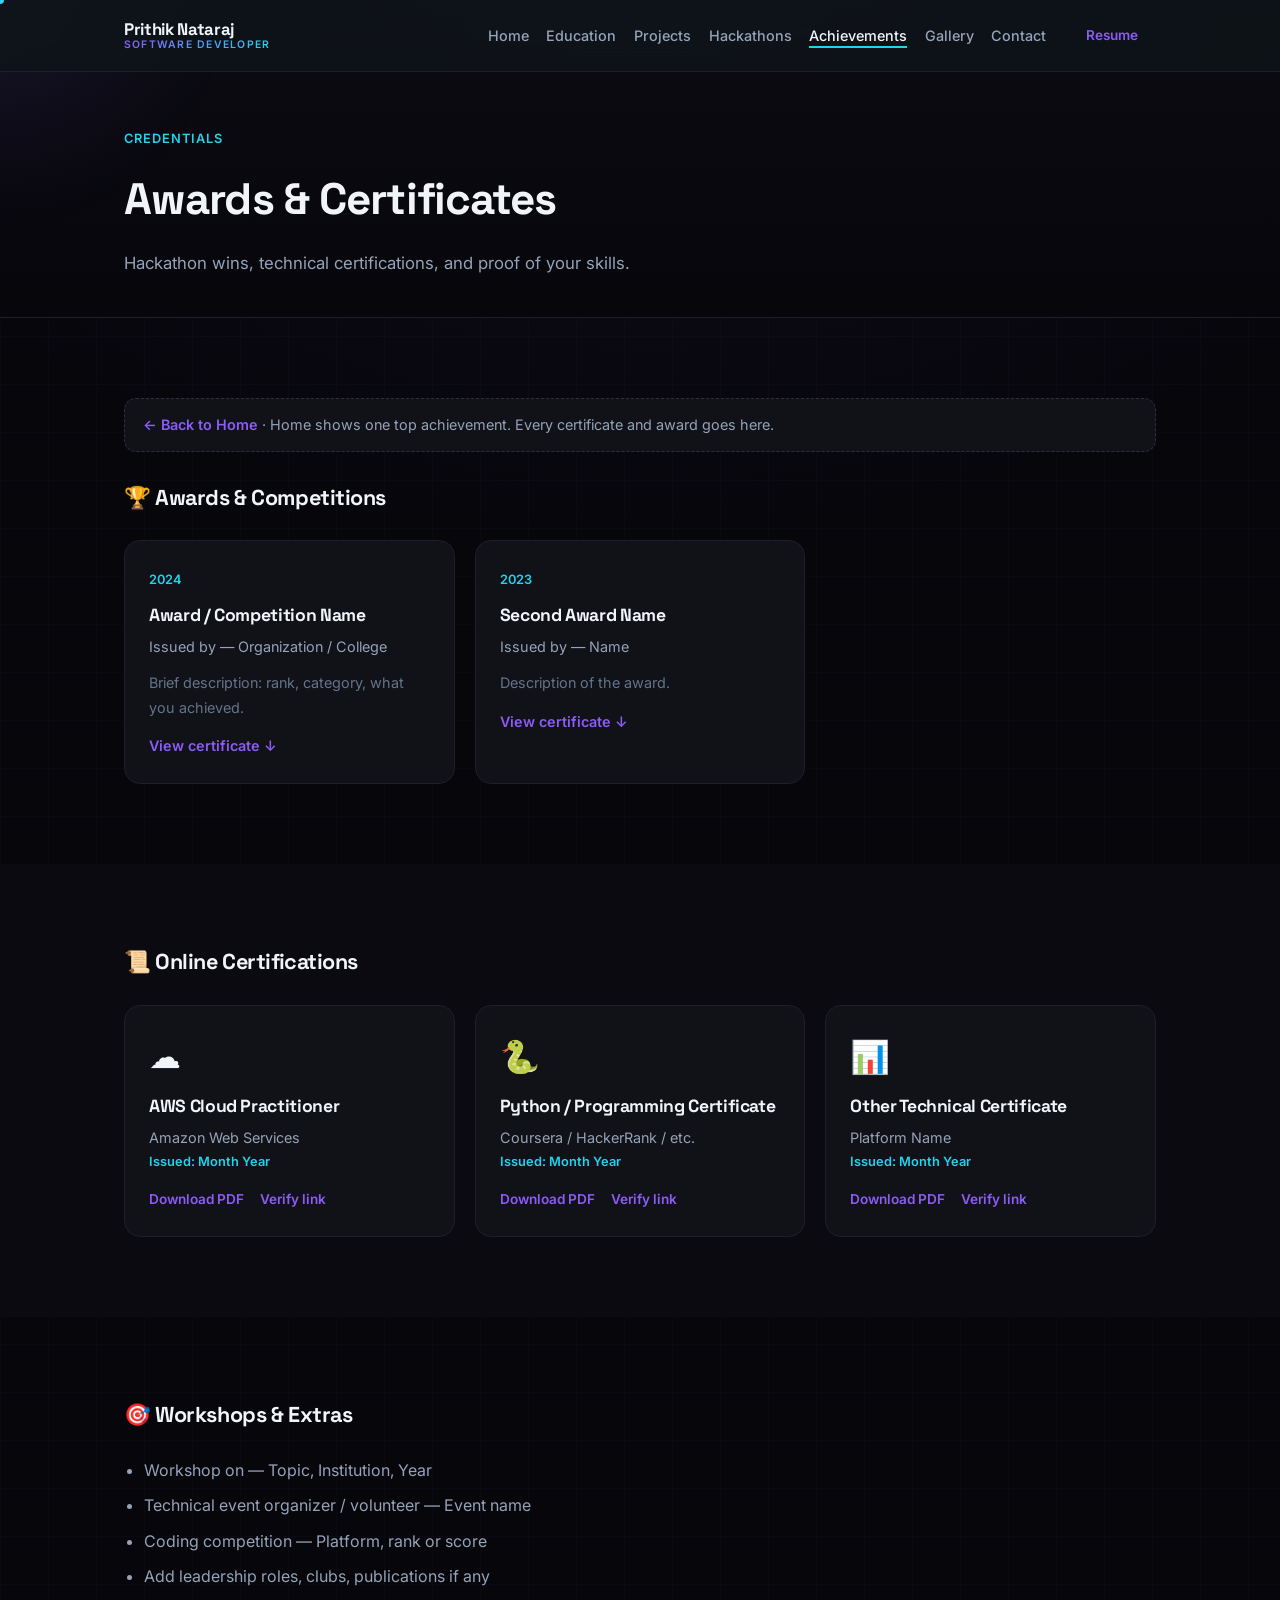
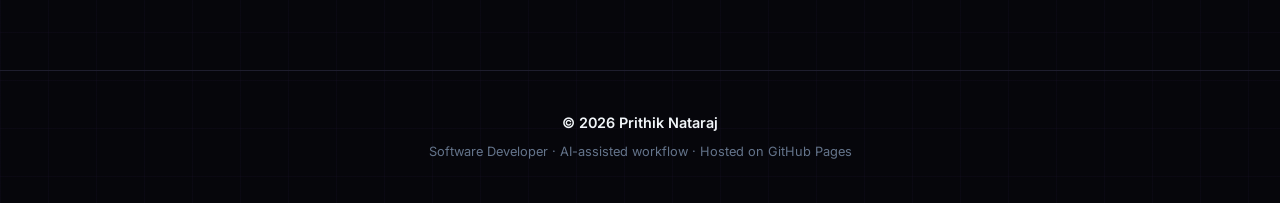
==== achievements.html @ b0742662 "Initial portfolio site with multi-page layout and GitHub Pages workflow. Personal showcase for softw" ====
<!DOCTYPE html>
<html lang="en">
<head>
  <meta charset="UTF-8">
  <meta name="viewport" content="width=device-width, initial-scale=1.0">
  <meta name="description" content="Awards, certifications, and achievements — Prithik Nataraj">
  <title>Achievements | Prithik Nataraj</title>
  <link rel="preconnect" href="https://fonts.googleapis.com">
  <link rel="preconnect" href="https://fonts.gstatic.com" crossorigin>
  <link href="https://fonts.googleapis.com/css2?family=Inter:wght@400;500;600;700&display=swap" rel="stylesheet">
  <link rel="stylesheet" href="css/style.css">
</head>
<body data-page="achievements">

  <div id="site-header"></div>

  <main id="main">
    <section class="page-hero">
      <div class="container reveal">
        <p class="eyebrow">Credentials</p>
        <h1 class="page-hero__title">Awards &amp; Certificates</h1>
        <p class="page-hero__subtitle">Hackathon wins, technical certifications, and proof of your skills.</p>
      </div>
    </section>

    <section class="section">
      <div class="container">
        <p class="page-notice reveal">
          <a href="index.html">← Back to Home</a> · Home shows one top achievement. Every certificate and award goes here.
        </p>
        <h2 class="subsection-title reveal">🏆 Awards &amp; Competitions</h2>
        <div class="award-grid">
          <article class="award-card reveal">
            <time datetime="2024">2024</time>
            <h3 class="award-card__title">Award / Competition Name</h3>
            <p class="award-card__org">Issued by — Organization / College</p>
            <p class="award-card__desc">Brief description: rank, category, what you achieved.</p>
            <a href="assets/certificates/award_1.pdf" class="award-card__link" download>View certificate ↓</a>
          </article>
          <article class="award-card reveal reveal--delay">
            <time datetime="2023">2023</time>
            <h3 class="award-card__title">Second Award Name</h3>
            <p class="award-card__org">Issued by — Name</p>
            <p class="award-card__desc">Description of the award.</p>
            <a href="assets/certificates/award_2.pdf" class="award-card__link" download>View certificate ↓</a>
          </article>
        </div>
      </div>
    </section>

    <section class="section section--alt">
      <div class="container">
        <h2 class="subsection-title reveal">📜 Online Certifications</h2>
        <div class="cert-grid">
          <article class="cert-card reveal">
            <div class="cert-card__icon" aria-hidden="true">☁️</div>
            <h3 class="cert-card__title">AWS Cloud Practitioner</h3>
            <p class="cert-card__issuer">Amazon Web Services</p>
            <p class="cert-card__date">Issued: Month Year</p>
            <div class="cert-card__actions">
              <a href="assets/certificates/aws_cert.pdf" download>Download PDF</a>
              <a href="#" target="_blank" rel="noopener noreferrer">Verify link</a>
            </div>
          </article>
          <article class="cert-card reveal reveal--delay">
            <div class="cert-card__icon" aria-hidden="true">🐍</div>
            <h3 class="cert-card__title">Python / Programming Certificate</h3>
            <p class="cert-card__issuer">Coursera / HackerRank / etc.</p>
            <p class="cert-card__date">Issued: Month Year</p>
            <div class="cert-card__actions">
              <a href="assets/certificates/python_cert.pdf" download>Download PDF</a>
              <a href="#" target="_blank" rel="noopener noreferrer">Verify link</a>
            </div>
          </article>
          <article class="cert-card reveal reveal--delay-2">
            <div class="cert-card__icon" aria-hidden="true">📊</div>
            <h3 class="cert-card__title">Other Technical Certificate</h3>
            <p class="cert-card__issuer">Platform Name</p>
            <p class="cert-card__date">Issued: Month Year</p>
            <div class="cert-card__actions">
              <a href="assets/certificates/data_cert.pdf" download>Download PDF</a>
              <a href="#" target="_blank" rel="noopener noreferrer">Verify link</a>
            </div>
          </article>
          <!-- Duplicate cert-card for each certificate -->
        </div>
      </div>
    </section>

    <section class="section">
      <div class="container">
        <h2 class="subsection-title reveal">🎯 Workshops &amp; Extras</h2>
        <ul class="extras-list reveal">
          <li>Workshop on — Topic, Institution, Year</li>
          <li>Technical event organizer / volunteer — Event name</li>
          <li>Coding competition — Platform, rank or score</li>
          <li>Add leadership roles, clubs, publications if any</li>
        </ul>
      </div>
    </section>
  </main>

  <div id="site-footer"></div>

  <script src="js/layout.js"></script>
  <script src="js/effects.js"></script>
  <script src="js/main.js"></script>
</body>
</html>
---- css/style.css ----
@import url("https://fonts.googleapis.com/css2?family=Inter:wght@400;500;600;700&family=Space+Grotesk:wght@500;600;700&display=swap");

/* ============================================
   Design tokens — AI portfolio theme
   ============================================ */

:root {
  --color-bg: #06060b;
  --color-bg-elevated: #0d0d14;
  --color-bg-card: #111118;
  --color-bg-alt: #0a0a10;
  --color-text: #f1f5f9;
  --color-text-muted: #94a3b8;
  --color-text-subtle: #64748b;
  --color-primary: #8b5cf6;
  --color-primary-hover: #a78bfa;
  --color-accent: #22d3ee;
  --color-ai: #c084fc;
  --color-glow: rgba(139, 92, 246, 0.45);
  --color-border: #1e1e2e;
  --color-border-light: #2d2d44;
  --gradient-brand: linear-gradient(135deg, #8b5cf6 0%, #22d3ee 100%);
  --gradient-text: linear-gradient(135deg, #e9d5ff 0%, #8b5cf6 40%, #22d3ee 100%);
  --font-sans: "Inter", system-ui, -apple-system, BlinkMacSystemFont, "Segoe UI", sans-serif;
  --font-display: "Space Grotesk", var(--font-sans);
  --max-width: 1080px;
  --spacing: 1.5rem;
  --radius: 12px;
  --radius-lg: 16px;
  --shadow: 0 8px 32px rgba(0, 0, 0, 0.45);
  --shadow-glow: 0 0 40px rgba(139, 92, 246, 0.15);
  --header-height: 72px;
  --transition: 0.2s ease;
  --transition-slow: 0.5s cubic-bezier(0.22, 1, 0.36, 1);
}

*,
*::before,
*::after {
  box-sizing: border-box;
  margin: 0;
  padding: 0;
}

html {
  scroll-behavior: smooth;
  scroll-padding-top: var(--header-height);
}

body {
  font-family: var(--font-sans);
  font-size: 1rem;
  line-height: 1.7;
  color: var(--color-text);
  background-color: var(--color-bg);
  background-image:
    radial-gradient(ellipse 80% 50% at 50% -20%, rgba(139, 92, 246, 0.12), transparent),
    linear-gradient(rgba(139, 92, 246, 0.03) 1px, transparent 1px),
    linear-gradient(90deg, rgba(139, 92, 246, 0.03) 1px, transparent 1px);
  background-size: 100% 100%, 48px 48px, 48px 48px;
  -webkit-font-smoothing: antialiased;
}

h1, h2, h3, .section__title, .page-hero__title, .hero__name {
  font-family: var(--font-display);
  letter-spacing: -0.02em;
}

a {
  color: var(--color-primary);
  text-decoration: none;
  transition: color var(--transition);
}

a:hover {
  color: var(--color-primary-hover);
}

img {
  max-width: 100%;
  display: block;
}

ul {
  list-style: none;
}

/* ============================================
   Accessibility
   ============================================ */

.skip-link {
  position: absolute;
  top: -100%;
  left: var(--spacing);
  z-index: 200;
  padding: 0.75rem 1rem;
  background: var(--color-primary);
  color: #fff;
  border-radius: var(--radius);
  font-weight: 600;
}

.skip-link:focus {
  top: 1rem;
}

/* ============================================
   Scroll progress
   ============================================ */

.scroll-progress {
  position: fixed;
  top: 0;
  left: 0;
  height: 3px;
  width: 0%;
  background: linear-gradient(90deg, var(--color-primary), var(--color-accent));
  z-index: 300;
  transition: width 0.1s linear;
}

/* ============================================
   Scroll reveal
   ============================================ */

.reveal {
  opacity: 0;
  transform: translateY(28px);
  transition: opacity var(--transition-slow), transform var(--transition-slow);
}

.reveal--delay {
  transition-delay: 0.1s;
}

.reveal--delay-2 {
  transition-delay: 0.2s;
}

.reveal.is-visible {
  opacity: 1;
  transform: translateY(0);
}

/* ============================================
   Layout & typography
   ============================================ */

.container {
  width: 100%;
  max-width: var(--max-width);
  margin: 0 auto;
  padding: 0 var(--spacing);
}

.section {
  padding: 5rem 0;
}

.section--alt {
  background-color: var(--color-bg-alt);
}

.section--cta {
  background: linear-gradient(160deg, var(--color-bg-alt) 0%, var(--color-bg-elevated) 100%);
}

.section__header {
  margin-bottom: 3rem;
  max-width: 640px;
}

.section__title {
  font-size: clamp(1.75rem, 4vw, 2.25rem);
  font-weight: 700;
  letter-spacing: -0.02em;
  margin-bottom: 0.75rem;
}

.section__subtitle {
  color: var(--color-text-muted);
  font-size: 1.05rem;
}

.eyebrow {
  font-size: 0.8rem;
  font-weight: 600;
  letter-spacing: 0.08em;
  text-transform: uppercase;
  color: var(--color-accent);
  margin-bottom: 0.75rem;
}

.lead {
  font-size: 1.15rem;
  line-height: 1.75;
  color: var(--color-text);
  margin-bottom: 1.25rem;
}

/* ============================================
   Header & navigation
   ============================================ */

.header {
  position: sticky;
  top: 0;
  height: var(--header-height);
  background: rgba(15, 20, 25, 0.85);
  backdrop-filter: blur(12px);
  border-bottom: 1px solid var(--color-border);
  z-index: 100;
  transition: box-shadow var(--transition), background var(--transition);
}

.header--scrolled {
  background: rgba(15, 20, 25, 0.95);
  box-shadow: 0 4px 20px rgba(0, 0, 0, 0.3);
}

.nav {
  display: flex;
  align-items: center;
  justify-content: space-between;
  height: 100%;
}

.nav__logo {
  display: flex;
  flex-direction: column;
  gap: 0;
  color: var(--color-text);
  line-height: 1.2;
}

.nav__logo:hover {
  text-decoration: none;
}

.nav__logo-name {
  font-family: var(--font-display);
  font-weight: 700;
  font-size: 1.05rem;
  letter-spacing: -0.02em;
}

.nav__logo-tag {
  font-size: 0.65rem;
  font-weight: 600;
  text-transform: uppercase;
  letter-spacing: 0.12em;
  background: var(--gradient-brand);
  -webkit-background-clip: text;
  -webkit-text-fill-color: transparent;
  background-clip: text;
}

.nav__links {
  display: flex;
  align-items: center;
  gap: 1.1rem;
  flex-wrap: wrap;
  justify-content: flex-end;
}

.nav__link {
  font-size: 0.9rem;
  font-weight: 500;
  color: var(--color-text-muted);
}

.nav__link {
  position: relative;
}

.nav__link::after {
  content: "";
  position: absolute;
  left: 0;
  bottom: -4px;
  width: 0;
  height: 2px;
  background: var(--color-accent);
  transition: width var(--transition);
}

.nav__link:hover,
.nav__link--active {
  color: var(--color-text);
}

.nav__link:hover::after,
.nav__link--active::after {
  width: 100%;
}

.nav__resume {
  margin-left: 0.25rem;
}

.nav__toggle {
  display: none;
  flex-direction: column;
  gap: 5px;
  background: none;
  border: none;
  cursor: pointer;
  padding: 0.5rem;
}

.nav__toggle-bar {
  display: block;
  width: 22px;
  height: 2px;
  background: var(--color-text);
  border-radius: 2px;
  transition: transform var(--transition), opacity var(--transition);
}

/* ============================================
   Buttons
   ============================================ */

.btn {
  position: relative;
  overflow: hidden;
  display: inline-flex;
  align-items: center;
  justify-content: center;
  padding: 0.7rem 1.4rem;
  border-radius: var(--radius);
  font-weight: 600;
  font-size: 0.95rem;
  border: 2px solid transparent;
  transition: background-color var(--transition), color var(--transition), border-color var(--transition), transform var(--transition), box-shadow var(--transition);
  cursor: pointer;
}

.btn:hover {
  text-decoration: none;
  transform: translateY(-2px);
}

.btn--primary:hover {
  box-shadow: 0 6px 20px rgba(139, 92, 246, 0.35);
}

.btn--small {
  padding: 0.45rem 1rem;
  font-size: 0.85rem;
}

.btn--primary {
  background: var(--gradient-brand);
  color: #ffffff;
  border: none;
  box-shadow: 0 4px 20px rgba(139, 92, 246, 0.35);
}

.btn--primary:hover {
  color: #ffffff;
  box-shadow: 0 6px 28px rgba(139, 92, 246, 0.5);
}

.btn--secondary {
  background-color: transparent;
  color: var(--color-text);
  border-color: var(--color-border-light);
}

.btn--secondary:hover {
  border-color: var(--color-primary);
  color: var(--color-primary-hover);
}

.btn--ghost {
  background: transparent;
  color: var(--color-text-muted);
  padding-left: 0.5rem;
  padding-right: 0.5rem;
}

.btn--ghost:hover {
  color: var(--color-text);
}

/* ============================================
   Hero
   ============================================ */

.hero {
  position: relative;
  padding: 4rem 0 5rem;
  border-bottom: 1px solid var(--color-border);
  overflow: hidden;
}

.hero__bg {
  position: absolute;
  inset: 0;
  background:
    radial-gradient(ellipse 70% 60% at 30% 20%, rgba(139, 92, 246, 0.18), transparent),
    radial-gradient(ellipse 50% 50% at 80% 70%, rgba(34, 211, 238, 0.1), transparent);
  animation: heroGlow 8s ease-in-out infinite alternate;
  pointer-events: none;
}

.hero__canvas {
  position: absolute;
  inset: 0;
  width: 100%;
  height: 100%;
  opacity: 0.55;
  pointer-events: none;
}

.hero__badge {
  display: inline-flex;
  align-items: center;
  gap: 0.5rem;
  padding: 0.35rem 0.85rem;
  margin-bottom: 1rem;
  font-size: 0.75rem;
  font-weight: 700;
  text-transform: uppercase;
  letter-spacing: 0.1em;
  color: var(--color-ai);
  background: rgba(139, 92, 246, 0.12);
  border: 1px solid rgba(139, 92, 246, 0.35);
  border-radius: 999px;
}

.hero__name--gradient {
  background: var(--gradient-text);
  -webkit-background-clip: text;
  -webkit-text-fill-color: transparent;
  background-clip: text;
}

@keyframes heroGlow {
  0% { opacity: 0.7; transform: scale(1); }
  100% { opacity: 1; transform: scale(1.05); }
}

.hero__inner {
  position: relative;
  z-index: 1;
}

.hero__status {
  display: inline-flex;
  align-items: center;
  gap: 0.5rem;
}

.hero__status-dot {
  width: 8px;
  height: 8px;
  border-radius: 50%;
  background: #22c55e;
  box-shadow: 0 0 8px #22c55e;
  animation: pulse 2s ease-in-out infinite;
}

@keyframes pulse {
  0%, 100% { opacity: 1; }
  50% { opacity: 0.5; }
}

.hero__cursor {
  color: var(--color-accent);
  animation: blink 1s step-end infinite;
  margin-left: 2px;
}

@keyframes blink {
  50% { opacity: 0; }
}

.hero__inner {
  display: grid;
  grid-template-columns: 1fr 300px;
  gap: 3rem;
  align-items: center;
}

.hero__name {
  font-size: clamp(2.25rem, 5vw, 3.25rem);
  font-weight: 700;
  letter-spacing: -0.03em;
  line-height: 1.15;
  margin-bottom: 0.35rem;
}

.hero__title {
  font-size: 1.35rem;
  color: var(--color-text-muted);
  font-weight: 500;
  margin-bottom: 1.25rem;
}

.hero__summary {
  color: var(--color-text-muted);
  max-width: 560px;
  margin-bottom: 2rem;
  font-size: 1.05rem;
}

.hero__actions {
  display: flex;
  flex-wrap: wrap;
  gap: 0.75rem;
  align-items: center;
}

.hero__aside {
  display: flex;
  flex-direction: column;
  gap: 1.5rem;
}

.hero__photo {
  transition: transform 0.15s ease-out;
  transform-style: preserve-3d;
}

.hero__photo-placeholder {
  width: 100%;
  aspect-ratio: 1;
  max-width: 280px;
  margin: 0 auto;
  border-radius: var(--radius-lg);
  background: var(--gradient-brand);
  display: flex;
  align-items: center;
  justify-content: center;
  font-size: 3.5rem;
  font-weight: 700;
  font-family: var(--font-display);
  color: #fff;
  box-shadow: var(--shadow), var(--shadow-glow);
  border: 1px solid rgba(139, 92, 246, 0.4);
  transition: box-shadow var(--transition);
}

.hero__photo:hover .hero__photo-placeholder {
  box-shadow: 0 8px 40px rgba(139, 92, 246, 0.5);
}

.hero__photo img {
  width: 100%;
  max-width: 280px;
  margin: 0 auto;
  border-radius: var(--radius-lg);
  object-fit: cover;
  object-position: center center;
  aspect-ratio: 1;
  box-shadow: var(--shadow), var(--shadow-glow);
  border: 2px solid rgba(139, 92, 246, 0.35);
  transition: box-shadow var(--transition);
}

.hero__stats {
  display: grid;
  grid-template-columns: 1fr;
  gap: 0.75rem;
  padding: 1.25rem;
  background: var(--color-bg-card);
  border: 1px solid var(--color-border);
  border-radius: var(--radius-lg);
}

.hero__stats li {
  display: flex;
  flex-direction: column;
  padding: 0.5rem 0;
  border-bottom: 1px solid var(--color-border);
}

.hero__stats li:last-child {
  border-bottom: none;
  padding-bottom: 0;
}

.hero__stat-value {
  font-weight: 700;
  font-size: 1.1rem;
  color: var(--color-text);
}

.hero__stat-label {
  font-size: 0.8rem;
  color: var(--color-text-subtle);
  text-transform: uppercase;
  letter-spacing: 0.05em;
}

/* ============================================
   About
   ============================================ */

.about {
  display: grid;
  grid-template-columns: 1fr 280px;
  gap: 3rem;
  align-items: start;
}

.about__main p + p {
  margin-top: 1rem;
  color: var(--color-text-muted);
}

.about__highlights {
  padding: 1.5rem;
  background: var(--color-bg-card);
  border: 1px solid var(--color-border);
  border-radius: var(--radius-lg);
  transition: border-color var(--transition), transform var(--transition);
}

.about__highlights:hover {
  border-color: var(--color-border-light);
  transform: translateY(-3px);
}

.about__highlights-title {
  font-size: 0.85rem;
  text-transform: uppercase;
  letter-spacing: 0.06em;
  color: var(--color-text-subtle);
  margin-bottom: 1.25rem;
}

.about__facts div + div {
  margin-top: 1rem;
  padding-top: 1rem;
  border-top: 1px solid var(--color-border);
}

.about__facts dt {
  font-size: 0.8rem;
  color: var(--color-text-subtle);
  text-transform: uppercase;
  letter-spacing: 0.04em;
  margin-bottom: 0.2rem;
}

.about__facts dd {
  font-weight: 600;
  font-size: 0.95rem;
}

/* ============================================
   Experience timeline
   ============================================ */

.timeline {
  display: flex;
  flex-direction: column;
  gap: 0;
}

.timeline__item {
  border-bottom: 1px solid var(--color-border);
  transition: background var(--transition);
}

.timeline__item:first-child {
  border-top: 1px solid var(--color-border);
}

.timeline__item:last-child {
  border-bottom: none;
}

.timeline__toggle {
  display: grid;
  grid-template-columns: 200px 1fr auto;
  gap: 2rem;
  align-items: center;
  width: 100%;
  padding: 1.75rem 1rem;
  background: none;
  border: none;
  color: inherit;
  font: inherit;
  text-align: left;
  cursor: pointer;
  transition: background var(--transition);
}

.timeline__toggle:hover {
  background: rgba(139, 92, 246, 0.05);
}

.timeline__meta {
  display: flex;
  flex-direction: column;
  gap: 0.35rem;
}

.timeline__preview {
  min-width: 0;
}

.timeline__chevron {
  width: 10px;
  height: 10px;
  border-right: 2px solid var(--color-text-muted);
  border-bottom: 2px solid var(--color-text-muted);
  transform: rotate(45deg);
  transition: transform var(--transition);
  flex-shrink: 0;
}

.timeline__item.is-expanded .timeline__chevron {
  transform: rotate(-135deg);
}

.timeline__body {
  max-height: 0;
  overflow: hidden;
  opacity: 0;
  padding: 0 1rem;
  transition: max-height 0.4s ease, opacity 0.3s ease, padding 0.3s ease;
}

.timeline__item.is-expanded .timeline__body {
  max-height: 400px;
  opacity: 1;
  padding: 0 1rem 1.75rem 1rem;
  margin-left: calc(200px + 2rem);
}

.timeline__meta time {
  font-size: 0.9rem;
  font-weight: 600;
  color: var(--color-accent);
}

.timeline__location {
  font-size: 0.85rem;
  color: var(--color-text-subtle);
}

.timeline__role {
  font-size: 1.2rem;
  font-weight: 700;
  margin-bottom: 0.25rem;
}

.timeline__company {
  color: var(--color-text-muted);
  font-weight: 500;
}

.timeline__bullets {
  list-style: disc;
  padding-left: 1.25rem;
  color: var(--color-text-muted);
}

.timeline__bullets li + li {
  margin-top: 0.5rem;
}

/* ============================================
   Skills
   ============================================ */

.skills-filter {
  display: flex;
  flex-wrap: wrap;
  gap: 0.5rem;
  margin-bottom: 2rem;
}

.skills-filter__btn {
  padding: 0.45rem 1rem;
  font-size: 0.85rem;
  font-weight: 600;
  font-family: inherit;
  color: var(--color-text-muted);
  background: var(--color-bg-card);
  border: 1px solid var(--color-border);
  border-radius: 999px;
  cursor: pointer;
  transition: color var(--transition), border-color var(--transition), background var(--transition), transform var(--transition);
}

.skills-filter__btn:hover {
  color: var(--color-text);
  border-color: var(--color-border-light);
  transform: translateY(-1px);
}

.skills-filter__btn--active {
  color: #fff;
  background: var(--color-primary);
  border-color: var(--color-primary);
}

.skills-group {
  transition: opacity 0.35s ease, transform 0.35s ease;
}

.skills-group.is-hidden {
  display: none;
}

.skills-group.is-filtered-in {
  animation: skillPop 0.4s ease;
}

@keyframes skillPop {
  from { opacity: 0; transform: scale(0.96); }
  to { opacity: 1; transform: scale(1); }
}

.skills-grid {
  display: grid;
  grid-template-columns: repeat(auto-fill, minmax(280px, 1fr));
  gap: 1.25rem;
}

.skills-group {
  padding: 1.5rem;
  background: var(--color-bg-card);
  border: 1px solid var(--color-border);
  border-radius: var(--radius-lg);
  transition: border-color var(--transition), transform var(--transition);
}

.skills-group:hover {
  border-color: var(--color-border-light);
}

.skills-group__title {
  font-size: 0.85rem;
  font-weight: 700;
  text-transform: uppercase;
  letter-spacing: 0.05em;
  color: var(--color-accent);
  margin-bottom: 1rem;
}

.skills-group__list {
  display: flex;
  flex-wrap: wrap;
  gap: 0.5rem;
}

.skill-tag {
  font-size: 0.9rem;
  padding: 0.35rem 0.75rem;
  background: var(--color-bg-alt);
  border: 1px solid var(--color-border);
  border-radius: 6px;
  color: var(--color-text-muted);
  cursor: default;
  transition: color var(--transition), background var(--transition), border-color var(--transition), transform var(--transition), box-shadow var(--transition);
}

.skill-tag:hover,
.skill-tag:focus {
  outline: none;
  color: var(--color-text);
  background: rgba(139, 92, 246, 0.15);
  border-color: var(--color-primary);
  transform: translateY(-2px) scale(1.04);
  box-shadow: 0 4px 12px rgba(139, 92, 246, 0.2);
}

/* ============================================
   Projects
   ============================================ */

.projects {
  display: flex;
  flex-direction: column;
  gap: 1.5rem;
}

.project {
  background: var(--color-bg-card);
  border: 1px solid var(--color-border);
  border-radius: var(--radius-lg);
  overflow: hidden;
  transition: border-color var(--transition), box-shadow var(--transition);
}

.project:hover {
  border-color: var(--color-border-light);
}

.project.is-expanded {
  box-shadow: 0 8px 32px rgba(0, 0, 0, 0.2);
  border-color: rgba(139, 92, 246, 0.4);
}

.project__toggle {
  display: grid;
  grid-template-columns: 1fr auto;
  grid-template-rows: auto auto;
  gap: 0.5rem 1rem;
  width: 100%;
  padding: 1.5rem 2rem;
  background: none;
  border: none;
  color: inherit;
  font: inherit;
  text-align: left;
  cursor: pointer;
  transition: background var(--transition);
}

.project__toggle:hover {
  background: rgba(139, 92, 246, 0.05);
}

.project__header {
  display: flex;
  align-items: center;
  gap: 1rem;
  grid-column: 1;
}

.project__tags--inline {
  grid-column: 1;
  display: flex;
  flex-wrap: wrap;
  gap: 0.5rem;
  margin: 0;
}

.project__chevron {
  grid-column: 2;
  grid-row: 1 / 3;
  align-self: center;
  width: 10px;
  height: 10px;
  border-right: 2px solid var(--color-text-muted);
  border-bottom: 2px solid var(--color-text-muted);
  transform: rotate(45deg);
  transition: transform var(--transition);
}

.project.is-expanded .project__chevron {
  transform: rotate(-135deg);
}

.project__details {
  max-height: 0;
  overflow: hidden;
  opacity: 0;
  padding: 0 2rem;
  transition: max-height 0.45s ease, opacity 0.3s ease, padding 0.3s ease;
}

.project.is-expanded .project__details {
  max-height: 500px;
  opacity: 1;
  padding: 0 2rem 1.75rem;
}

.project__details .project__links {
  margin-top: 0.5rem;
}

.project__title {
  font-size: 1.3rem;
  font-weight: 700;
}

.project__badge {
  font-size: 0.7rem;
  font-weight: 700;
  text-transform: uppercase;
  letter-spacing: 0.06em;
  padding: 0.25rem 0.6rem;
  background: rgba(139, 92, 246, 0.15);
  color: var(--color-primary-hover);
  border-radius: 4px;
}

.project__role,
.project__problem,
.project__solution,
.project__outcome {
  font-size: 0.95rem;
  color: var(--color-text-muted);
  margin-bottom: 0.65rem;
}

.project__role strong,
.project__problem strong,
.project__solution strong,
.project__outcome strong {
  color: var(--color-text);
}

.project__tags--inline li {
  font-size: 0.8rem;
  padding: 0.25rem 0.65rem;
  background: var(--color-bg-alt);
  border-radius: 4px;
  color: var(--color-text-subtle);
}

.project__links {
  display: flex;
  gap: 1.5rem;
  font-weight: 600;
  font-size: 0.9rem;
}

/* ============================================
   Education
   ============================================ */

.education-grid {
  display: grid;
  grid-template-columns: repeat(auto-fill, minmax(300px, 1fr));
  gap: 1.25rem;
}

.education-card {
  padding: 1.75rem;
  background: var(--color-bg-card);
  border: 1px solid var(--color-border);
  border-radius: var(--radius-lg);
  transition: border-color var(--transition), transform var(--transition), box-shadow var(--transition);
}

.education-card:hover {
  border-color: var(--color-border-light);
  transform: translateY(-4px);
  box-shadow: var(--shadow);
}

.education-card time {
  font-size: 0.85rem;
  font-weight: 600;
  color: var(--color-accent);
}

.education-card__degree {
  font-size: 1.1rem;
  font-weight: 700;
  margin: 0.5rem 0 0.25rem;
}

.education-card__school {
  color: var(--color-text-muted);
  font-weight: 500;
  margin-bottom: 0.75rem;
}

.education-card__detail {
  font-size: 0.9rem;
  color: var(--color-text-subtle);
}

/* ============================================
   Contact
   ============================================ */

.contact__grid {
  display: grid;
  grid-template-columns: repeat(auto-fill, minmax(240px, 1fr));
  gap: 1rem;
  margin-bottom: 2rem;
}

.contact__card {
  display: flex;
  flex-direction: column;
  gap: 0.35rem;
  padding: 1.5rem;
  background: var(--color-bg-card);
  border: 1px solid var(--color-border);
  border-radius: var(--radius-lg);
  transition: border-color var(--transition), transform var(--transition);
}

a.contact__card:hover {
  border-color: var(--color-primary);
  transform: translateY(-2px);
  text-decoration: none;
}

.contact__card--email {
  position: relative;
}

.contact__copy {
  margin-top: 0.75rem;
  padding: 0.4rem 0.9rem;
  font-size: 0.8rem;
  font-weight: 600;
  font-family: inherit;
  color: var(--color-text-muted);
  background: var(--color-bg-alt);
  border: 1px solid var(--color-border);
  border-radius: 6px;
  cursor: pointer;
  transition: color var(--transition), border-color var(--transition), background var(--transition);
}

.contact__copy:hover {
  color: var(--color-text);
  border-color: var(--color-primary);
  background: rgba(139, 92, 246, 0.1);
}

.contact__copy.is-copied {
  color: #22c55e;
  border-color: #22c55e;
}

.contact__toast {
  position: absolute;
  bottom: 1rem;
  right: 1rem;
  font-size: 0.75rem;
  font-weight: 600;
  color: #22c55e;
  opacity: 0;
  transition: opacity 0.3s ease;
}

.contact__toast.is-visible {
  opacity: 1;
}

.contact__label {
  font-size: 0.8rem;
  text-transform: uppercase;
  letter-spacing: 0.06em;
  color: var(--color-text-subtle);
}

.contact__value {
  font-weight: 600;
  color: var(--color-text);
  font-size: 1rem;
}

.contact__note {
  color: var(--color-text-muted);
  font-size: 0.95rem;
}

/* ============================================
   Footer
   ============================================ */

.footer {
  padding: 2.5rem 0;
  border-top: 1px solid var(--color-border);
}

.footer__inner {
  display: flex;
  flex-direction: column;
  align-items: center;
  gap: 0.35rem;
  text-align: center;
}

.footer__copy {
  font-weight: 600;
  font-size: 0.9rem;
}

.footer__tagline {
  font-size: 0.8rem;
  color: var(--color-text-subtle);
}

/* ============================================
   Back to top
   ============================================ */

.back-to-top {
  position: fixed;
  bottom: 2rem;
  right: 2rem;
  width: 44px;
  height: 44px;
  border-radius: 50%;
  border: 1px solid var(--color-border);
  background: var(--color-bg-card);
  color: var(--color-text);
  font-size: 1.1rem;
  font-weight: 700;
  cursor: pointer;
  z-index: 90;
  opacity: 0;
  transform: translateY(12px);
  transition: opacity var(--transition), transform var(--transition), border-color var(--transition), background var(--transition);
  box-shadow: var(--shadow);
}

.back-to-top.is-visible {
  opacity: 1;
  transform: translateY(0);
}

.back-to-top:hover {
  border-color: var(--color-primary);
  background: var(--color-primary);
  color: #fff;
}

/* ============================================
   Reduced motion
   ============================================ */

@media (prefers-reduced-motion: reduce) {
  html {
    scroll-behavior: auto;
  }

  .reveal {
    opacity: 1;
    transform: none;
    transition: none;
  }

  .hero__bg,
  .hero__status-dot,
  .hero__cursor {
    animation: none;
  }

  .btn:hover,
  .skill-tag:hover,
  .education-card:hover,
  a.contact__card:hover {
    transform: none;
  }
}

/* ============================================
   Mobile navigation
   ============================================ */

@media (max-width: 900px) {
  .hero__inner {
    grid-template-columns: 1fr;
  }

  .hero__aside {
    order: -1;
  }

  .hero__photo-placeholder,
  .hero__photo img {
    max-width: 200px;
  }

  .hero__stats {
    grid-template-columns: repeat(3, 1fr);
  }

  .hero__stats li {
    border-bottom: none;
    text-align: center;
    padding: 0.25rem;
  }

  .about {
    grid-template-columns: 1fr;
  }

  .timeline__toggle {
    grid-template-columns: 1fr auto;
    grid-template-rows: auto auto auto;
    gap: 0.5rem 1rem;
  }

  .timeline__meta {
    grid-column: 1 / -1;
  }

  .timeline__item.is-expanded .timeline__body {
    margin-left: 0;
    padding-left: 1rem;
    padding-right: 1rem;
  }
}

@media (max-width: 768px) {
  .nav__toggle {
    display: flex;
  }

  .nav__links {
    position: fixed;
    top: var(--header-height);
    left: 0;
    right: 0;
    flex-direction: column;
    align-items: stretch;
    gap: 0;
    background: var(--color-bg-elevated);
    border-bottom: 1px solid var(--color-border);
    padding: 1rem var(--spacing);
    transform: translateY(-120%);
    opacity: 0;
    pointer-events: none;
    transition: transform var(--transition), opacity var(--transition);
  }

  .nav__links--open {
    transform: translateY(0);
    opacity: 1;
    pointer-events: auto;
  }

  .nav__links li {
    border-bottom: 1px solid var(--color-border);
  }

  .nav__links li:last-child {
    border-bottom: none;
    padding-top: 0.75rem;
  }

  .nav__link,
  .nav__resume {
    display: block;
    padding: 0.85rem 0;
  }

  .nav__resume {
    margin-left: 0;
    text-align: center;
  }

  .nav__toggle--open .nav__toggle-bar:nth-child(1) {
    transform: translateY(7px) rotate(45deg);
  }

  .nav__toggle--open .nav__toggle-bar:nth-child(2) {
    opacity: 0;
  }

  .nav__toggle--open .nav__toggle-bar:nth-child(3) {
    transform: translateY(-7px) rotate(-45deg);
  }

  .section {
    padding: 3.5rem 0;
  }

  .hero__stats {
    grid-template-columns: 1fr;
  }

  .hero__stats li {
    text-align: left;
    border-bottom: 1px solid var(--color-border);
  }

  .hero__stats li:last-child {
    border-bottom: none;
  }
}

/* ============================================
   Multi-page layouts
   ============================================ */

.page-hero {
  padding: 3.5rem 0 2.5rem;
  border-bottom: 1px solid var(--color-border);
  background: linear-gradient(180deg, var(--color-bg-alt) 0%, var(--color-bg) 100%);
}

.page-hero__title {
  font-size: clamp(2rem, 4vw, 2.75rem);
  font-weight: 700;
  letter-spacing: -0.02em;
  margin-bottom: 0.75rem;
}

.page-hero__subtitle {
  color: var(--color-text-muted);
  max-width: 640px;
  font-size: 1.05rem;
}

.section__header--center {
  text-align: center;
  margin-left: auto;
  margin-right: auto;
}

.section__cta {
  text-align: center;
  margin-top: 2.5rem;
}

.subsection-title {
  font-size: 1.35rem;
  font-weight: 700;
  margin-bottom: 1.5rem;
}

/* Hub cards (home) */
.hub-grid {
  display: grid;
  grid-template-columns: repeat(auto-fill, minmax(280px, 1fr));
  gap: 1.25rem;
}

.hub-card {
  display: flex;
  flex-direction: column;
  gap: 0.65rem;
  padding: 1.75rem;
  background: var(--color-bg-card);
  border: 1px solid var(--color-border);
  border-radius: var(--radius-lg);
  transition: border-color var(--transition), transform var(--transition), box-shadow var(--transition);
  color: inherit;
}

.hub-card:hover {
  border-color: var(--color-primary);
  transform: translateY(-4px);
  box-shadow: var(--shadow);
  text-decoration: none;
}

.hub-card__icon {
  font-size: 1.75rem;
}

.hub-card__title {
  font-size: 1.15rem;
  font-weight: 700;
}

.hub-card__text {
  font-size: 0.9rem;
  color: var(--color-text-muted);
  flex-grow: 1;
}

/* Preview cards (home) */
.preview-grid {
  display: grid;
  grid-template-columns: repeat(auto-fill, minmax(280px, 1fr));
  gap: 1.25rem;
}

.preview-card {
  padding: 1.5rem;
  background: var(--color-bg-card);
  border: 1px solid var(--color-border);
  border-radius: var(--radius-lg);
  transition: border-color var(--transition), transform var(--transition);
}

.preview-card:hover {
  border-color: var(--color-border-light);
  transform: translateY(-3px);
}

.preview-card__tag {
  font-size: 0.7rem;
  font-weight: 700;
  text-transform: uppercase;
  letter-spacing: 0.06em;
  color: var(--color-accent);
}

.preview-card__title {
  font-size: 1.1rem;
  font-weight: 700;
  margin: 0.5rem 0;
}

.preview-card__text {
  font-size: 0.9rem;
  color: var(--color-text-muted);
  margin-bottom: 1rem;
}

.preview-card a {
  font-weight: 600;
  font-size: 0.9rem;
}

.skills-grid--compact {
  max-width: 900px;
  margin: 0 auto;
}

/* Education page */
.marks-summary {
  display: grid;
  grid-template-columns: repeat(auto-fill, minmax(140px, 1fr));
  gap: 1rem;
  margin-bottom: 2.5rem;
}

.marks-summary__item {
  padding: 1.25rem;
  text-align: center;
  background: var(--color-bg-card);
  border: 1px solid var(--color-border);
  border-radius: var(--radius-lg);
}

.marks-summary__label {
  display: block;
  font-size: 0.75rem;
  text-transform: uppercase;
  letter-spacing: 0.06em;
  color: var(--color-text-subtle);
  margin-bottom: 0.35rem;
}

.marks-summary__value {
  font-size: 1.5rem;
  font-weight: 700;
  color: var(--color-accent);
}

.edu-timeline {
  display: flex;
  flex-direction: column;
  gap: 1.25rem;
}

.edu-card {
  padding: 2rem;
  background: var(--color-bg-card);
  border: 1px solid var(--color-border);
  border-radius: var(--radius-lg);
  transition: border-color var(--transition);
}

.edu-card:hover {
  border-color: var(--color-border-light);
}

.edu-card__header {
  display: flex;
  justify-content: space-between;
  align-items: flex-start;
  gap: 1.5rem;
  margin-bottom: 1.25rem;
  flex-wrap: wrap;
}

.edu-card time {
  font-size: 0.85rem;
  font-weight: 600;
  color: var(--color-accent);
}

.edu-card__title {
  font-size: 1.25rem;
  font-weight: 700;
  margin: 0.35rem 0 0.25rem;
}

.edu-card__school {
  color: var(--color-text-muted);
}

.edu-card__score {
  text-align: center;
  padding: 0.75rem 1.25rem;
  background: var(--color-bg-alt);
  border-radius: var(--radius);
  flex-shrink: 0;
}

.edu-card__score-value {
  display: block;
  font-size: 1.5rem;
  font-weight: 700;
  color: var(--color-text);
}

.edu-card__score-label {
  font-size: 0.7rem;
  text-transform: uppercase;
  color: var(--color-text-subtle);
}

.edu-card__details {
  list-style: none;
  color: var(--color-text-muted);
  font-size: 0.95rem;
}

.edu-card__details li + li {
  margin-top: 0.4rem;
}

.doc-actions {
  display: flex;
  flex-wrap: wrap;
  gap: 0.75rem;
  margin-top: 1.25rem;
}

.notice {
  margin-top: 2rem;
  padding: 1rem 1.25rem;
  background: rgba(139, 92, 246, 0.08);
  border: 1px solid rgba(139, 92, 246, 0.25);
  border-radius: var(--radius);
  font-size: 0.9rem;
  color: var(--color-text-muted);
}

/* Filter bar */
.filter-bar {
  display: flex;
  flex-wrap: wrap;
  gap: 0.5rem;
  margin-bottom: 2rem;
}

.filter-bar__btn {
  padding: 0.45rem 1rem;
  font-size: 0.85rem;
  font-weight: 600;
  font-family: inherit;
  color: var(--color-text-muted);
  background: var(--color-bg-card);
  border: 1px solid var(--color-border);
  border-radius: 999px;
  cursor: pointer;
  transition: color var(--transition), border-color var(--transition), background var(--transition);
}

.filter-bar__btn--active {
  color: #fff;
  background: var(--color-primary);
  border-color: var(--color-primary);
}

.is-hidden {
  display: none !important;
}

.is-filtered-in {
  animation: skillPop 0.4s ease;
}

/* Project cards (projects page) */
.card-grid {
  display: grid;
  grid-template-columns: repeat(auto-fill, minmax(300px, 1fr));
  gap: 1.25rem;
}

.project-card {
  padding: 1.5rem;
  background: var(--color-bg-card);
  border: 1px solid var(--color-border);
  border-radius: var(--radius-lg);
  display: flex;
  flex-direction: column;
  gap: 0.65rem;
  transition: border-color var(--transition), transform var(--transition), box-shadow var(--transition);
}

.project-card:hover {
  border-color: var(--color-primary);
  transform: translateY(-3px);
  box-shadow: var(--shadow);
}

.project-card__type {
  font-size: 0.7rem;
  font-weight: 700;
  text-transform: uppercase;
  letter-spacing: 0.06em;
  color: var(--color-accent);
}

.project-card__title {
  font-size: 1.15rem;
  font-weight: 700;
}

.project-card__desc {
  font-size: 0.9rem;
  color: var(--color-text-muted);
  flex-grow: 1;
}

.project-card__tags {
  display: flex;
  flex-wrap: wrap;
  gap: 0.4rem;
}

.project-card__tags li {
  font-size: 0.75rem;
  padding: 0.2rem 0.55rem;
  background: var(--color-bg-alt);
  border-radius: 4px;
  color: var(--color-text-subtle);
}

.project-card__links {
  display: flex;
  gap: 1rem;
  font-weight: 600;
  font-size: 0.85rem;
}

/* Hackathon cards */
.hackathon-list {
  display: flex;
  flex-direction: column;
  gap: 1.5rem;
}

.hackathon-card {
  padding: 2rem;
  background: var(--color-bg-card);
  border: 1px solid var(--color-border);
  border-radius: var(--radius-lg);
  transition: border-color var(--transition);
}

.hackathon-card:hover {
  border-color: var(--color-border-light);
}

.hackathon-card__meta {
  display: flex;
  align-items: center;
  gap: 1rem;
  margin-bottom: 0.75rem;
}

.hackathon-card__meta time {
  font-size: 0.85rem;
  font-weight: 600;
  color: var(--color-accent);
}

.hackathon-card__result {
  font-size: 0.75rem;
  font-weight: 700;
  padding: 0.2rem 0.6rem;
  background: var(--color-bg-alt);
  border-radius: 4px;
  color: var(--color-text-muted);
}

.hackathon-card__result--win {
  background: rgba(34, 197, 94, 0.15);
  color: #4ade80;
}

.hackathon-card__title {
  font-size: 1.3rem;
  font-weight: 700;
  margin-bottom: 0.25rem;
}

.hackathon-card__org {
  color: var(--color-text-muted);
  font-size: 0.9rem;
  margin-bottom: 1.25rem;
}

.hackathon-card__facts div {
  margin-bottom: 0.65rem;
}

.hackathon-card__facts dt {
  font-size: 0.75rem;
  text-transform: uppercase;
  letter-spacing: 0.05em;
  color: var(--color-text-subtle);
  margin-bottom: 0.15rem;
}

.hackathon-card__facts dd {
  color: var(--color-text-muted);
  font-size: 0.95rem;
}

.hackathon-card__actions {
  display: flex;
  flex-wrap: wrap;
  gap: 0.75rem;
  margin-top: 1.25rem;
}

/* Awards & certificates */
.award-grid,
.cert-grid {
  display: grid;
  grid-template-columns: repeat(auto-fill, minmax(280px, 1fr));
  gap: 1.25rem;
}

.award-card,
.cert-card {
  padding: 1.5rem;
  background: var(--color-bg-card);
  border: 1px solid var(--color-border);
  border-radius: var(--radius-lg);
  transition: border-color var(--transition), transform var(--transition);
}

.award-card:hover,
.cert-card:hover {
  border-color: var(--color-primary);
  transform: translateY(-3px);
}

.award-card time,
.cert-card__date {
  font-size: 0.8rem;
  font-weight: 600;
  color: var(--color-accent);
}

.award-card__title,
.cert-card__title {
  font-size: 1.1rem;
  font-weight: 700;
  margin: 0.5rem 0 0.25rem;
}

.award-card__org,
.cert-card__issuer {
  color: var(--color-text-muted);
  font-size: 0.9rem;
}

.award-card__desc {
  font-size: 0.9rem;
  color: var(--color-text-subtle);
  margin: 0.75rem 0;
}

.award-card__link {
  font-weight: 600;
  font-size: 0.9rem;
}

.cert-card__icon {
  font-size: 2rem;
  margin-bottom: 0.5rem;
}

.cert-card__actions {
  display: flex;
  gap: 1rem;
  margin-top: 1rem;
  font-weight: 600;
  font-size: 0.85rem;
}

.extras-list {
  list-style: disc;
  padding-left: 1.25rem;
  color: var(--color-text-muted);
}

.extras-list li + li {
  margin-top: 0.5rem;
}

/* Gallery */
.gallery-grid {
  display: grid;
  grid-template-columns: repeat(auto-fill, minmax(240px, 1fr));
  gap: 1rem;
}

.gallery-item {
  margin: 0;
  border-radius: var(--radius-lg);
  overflow: hidden;
  background: var(--color-bg-card);
  border: 1px solid var(--color-border);
  transition: transform var(--transition), border-color var(--transition);
}

.gallery-item:hover {
  transform: scale(1.02);
  border-color: var(--color-primary);
}

.gallery-item img {
  width: 100%;
  aspect-ratio: 4/3;
  object-fit: cover;
}

.gallery-item__placeholder {
  aspect-ratio: 4/3;
  display: flex;
  align-items: center;
  justify-content: center;
  font-size: 2.5rem;
  background: var(--color-bg-alt);
}

.gallery-item figcaption {
  padding: 0.75rem 1rem;
  font-size: 0.85rem;
  color: var(--color-text-muted);
}

.lightbox {
  position: fixed;
  inset: 0;
  z-index: 400;
  background: rgba(0, 0, 0, 0.9);
  display: flex;
  flex-direction: column;
  align-items: center;
  justify-content: center;
  padding: 2rem;
}

.lightbox[hidden] {
  display: none;
}

.lightbox__close {
  position: absolute;
  top: 1.5rem;
  right: 1.5rem;
  width: 44px;
  height: 44px;
  border: none;
  border-radius: 50%;
  background: var(--color-bg-card);
  color: var(--color-text);
  font-size: 1.5rem;
  cursor: pointer;
}

.lightbox__img {
  max-width: 90vw;
  max-height: 75vh;
  border-radius: var(--radius);
}

.lightbox__caption {
  margin-top: 1rem;
  color: var(--color-text-muted);
  text-align: center;
}

/* Contact extras */
.contact__info {
  margin-top: 3rem;
  padding: 2rem;
  background: var(--color-bg-card);
  border: 1px solid var(--color-border);
  border-radius: var(--radius-lg);
}

.contact__facts {
  display: grid;
  grid-template-columns: repeat(auto-fill, minmax(220px, 1fr));
  gap: 1.25rem;
}

.contact__facts dt {
  font-size: 0.75rem;
  text-transform: uppercase;
  letter-spacing: 0.05em;
  color: var(--color-text-subtle);
  margin-bottom: 0.2rem;
}

.contact__facts dd {
  font-weight: 600;
}

/* ============================================
   Home priority layout
   ============================================ */

.about--home .about__oneline {
  color: var(--color-text-muted);
  font-size: 0.95rem;
}

.snapshot-card {
  display: flex;
  align-items: center;
  justify-content: space-between;
  gap: 1.5rem;
  flex-wrap: wrap;
  padding: 1.75rem 2rem;
  background: var(--color-bg-card);
  border: 1px solid var(--color-border);
  border-radius: var(--radius-lg);
}

.snapshot-card--accent {
  border-color: rgba(34, 211, 238, 0.3);
  background: linear-gradient(135deg, var(--color-bg-card) 0%, rgba(34, 211, 238, 0.06) 100%);
}

.snapshot-card__title {
  font-size: 1.15rem;
  font-weight: 700;
  margin: 0.35rem 0;
}

.snapshot-card__text {
  color: var(--color-text-muted);
  font-size: 0.95rem;
}

.preview-card--featured {
  border-left: 3px solid var(--color-primary);
}

.preview-card__tags {
  display: flex;
  flex-wrap: wrap;
  gap: 0.4rem;
  margin: 0.5rem 0 0.75rem;
}

.preview-card__tags li {
  font-size: 0.75rem;
  padding: 0.2rem 0.55rem;
  background: var(--color-bg-alt);
  border-radius: 4px;
  color: var(--color-text-subtle);
}

.skill-row {
  display: flex;
  flex-wrap: wrap;
  gap: 0.6rem;
  justify-content: center;
  max-width: 720px;
  margin: 0 auto;
}

.explore-more {
  border-top: 1px solid var(--color-border);
}

.explore-grid {
  display: grid;
  grid-template-columns: repeat(auto-fill, minmax(260px, 1fr));
  gap: 0.75rem;
}

.explore-link {
  display: flex;
  flex-direction: column;
  gap: 0.2rem;
  padding: 1rem 1.25rem;
  background: var(--color-bg-card);
  border: 1px solid var(--color-border);
  border-radius: var(--radius);
  color: inherit;
  transition: border-color var(--transition), background var(--transition);
}

.explore-link:hover {
  border-color: var(--color-text-subtle);
  background: var(--color-bg-alt);
  text-decoration: none;
}

.explore-link__label {
  font-weight: 700;
  font-size: 0.95rem;
  color: var(--color-text);
}

.explore-link__desc {
  font-size: 0.8rem;
  color: var(--color-text-subtle);
}

.home-contact__inner {
  text-align: center;
}

.home-contact__actions {
  display: flex;
  flex-wrap: wrap;
  gap: 0.75rem;
  justify-content: center;
  margin-top: 1.5rem;
}

.page-notice {
  padding: 0.85rem 1.15rem;
  margin-bottom: 1.75rem;
  background: var(--color-bg-card);
  border: 1px dashed var(--color-border-light);
  border-radius: var(--radius);
  font-size: 0.9rem;
  color: var(--color-text-muted);
}

.page-notice a {
  font-weight: 600;
}

/* ============================================
   AI capabilities
   ============================================ */

.ai-capabilities {
  display: grid;
  grid-template-columns: repeat(auto-fill, minmax(240px, 1fr));
  gap: 1.25rem;
}

.ai-capability {
  position: relative;
  padding: 1.75rem;
  background: var(--color-bg-card);
  border: 1px solid var(--color-border);
  border-radius: var(--radius-lg);
  overflow: hidden;
  transition: border-color var(--transition), transform var(--transition), box-shadow var(--transition);
}

.ai-capability::before {
  content: "";
  position: absolute;
  top: 0;
  left: 0;
  right: 0;
  height: 2px;
  background: var(--gradient-brand);
  opacity: 0;
  transition: opacity var(--transition);
}

.ai-capability:hover {
  border-color: rgba(139, 92, 246, 0.45);
  transform: translateY(-4px);
  box-shadow: var(--shadow-glow);
}

.ai-capability:hover::before {
  opacity: 1;
}

.ai-capability__icon {
  font-size: 1.75rem;
  margin-bottom: 0.75rem;
}

.ai-capability__title {
  font-family: var(--font-display);
  font-size: 1.05rem;
  font-weight: 700;
  margin-bottom: 0.5rem;
}

.ai-capability__text {
  font-size: 0.88rem;
  color: var(--color-text-muted);
  line-height: 1.6;
}

.ai-capability__tools {
  display: flex;
  flex-wrap: wrap;
  gap: 0.35rem;
  margin-top: 1rem;
}

.ai-capability__tools span {
  font-size: 0.7rem;
  padding: 0.2rem 0.55rem;
  background: rgba(139, 92, 246, 0.12);
  border: 1px solid rgba(139, 92, 246, 0.25);
  border-radius: 4px;
  color: var(--color-ai);
}

.ai-pipeline {
  display: flex;
  flex-wrap: wrap;
  align-items: center;
  justify-content: center;
  gap: 0.5rem 0.25rem;
  padding: 1.5rem;
  background: var(--color-bg-card);
  border: 1px solid var(--color-border);
  border-radius: var(--radius-lg);
  margin-top: 2rem;
}

.ai-pipeline__step {
  padding: 0.5rem 1rem;
  font-size: 0.8rem;
  font-weight: 600;
  color: var(--color-text-muted);
  background: var(--color-bg-alt);
  border-radius: 999px;
  border: 1px solid var(--color-border);
}

.ai-pipeline__arrow {
  color: var(--color-primary);
  font-size: 0.9rem;
  opacity: 0.7;
}

.skill-tag--ai {
  background: rgba(139, 92, 246, 0.15);
  border-color: rgba(139, 92, 246, 0.35);
  color: var(--color-ai);
}

.skill-tag--ai:hover,
.skill-tag--ai:focus {
  background: rgba(139, 92, 246, 0.25);
  border-color: var(--color-primary);
  box-shadow: 0 4px 16px rgba(139, 92, 246, 0.25);
}

.preview-card--ai {
  border-left-color: var(--color-ai);
  background: linear-gradient(135deg, var(--color-bg-card) 0%, rgba(139, 92, 246, 0.06) 100%);
}

.preview-card__tag--ai {
  background: rgba(139, 92, 246, 0.2);
  color: var(--color-ai);
}

.project-card--ai {
  border-color: rgba(139, 92, 246, 0.3);
}

.project-card__type--ai {
  color: var(--color-ai);
}

.filter-bar__btn--ai.filter-bar__btn--active {
  background: var(--gradient-brand);
  border-color: transparent;
}

.section--glow {
  position: relative;
}

.section--glow::before {
  content: "";
  position: absolute;
  top: 50%;
  left: 50%;
  width: 60%;
  height: 60%;
  transform: translate(-50%, -50%);
  background: radial-gradient(circle, rgba(139, 92, 246, 0.08) 0%, transparent 70%);
  pointer-events: none;
  z-index: 0;
}

.section--glow > .container {
  position: relative;
  z-index: 1;
}

/* ============================================
   Interactive effects
   ============================================ */

.page-loader {
  position: fixed;
  inset: 0;
  z-index: 500;
  background: var(--color-bg);
  transition: opacity 0.5s ease, visibility 0.5s ease;
}

.page-loader--done {
  opacity: 0;
  visibility: hidden;
  pointer-events: none;
}

.cursor-spotlight {
  position: fixed;
  width: 500px;
  height: 500px;
  margin: -250px 0 0 -250px;
  border-radius: 50%;
  background: radial-gradient(circle, rgba(139, 92, 246, 0.1) 0%, transparent 65%);
  pointer-events: none;
  z-index: 0;
  transition: opacity 0.3s ease;
}

.cursor-dot {
  position: fixed;
  width: 8px;
  height: 8px;
  margin: -4px 0 0 -4px;
  border-radius: 50%;
  background: var(--color-accent);
  pointer-events: none;
  z-index: 400;
  mix-blend-mode: screen;
  transition: transform 0.15s ease, opacity 0.15s ease;
}

.has-custom-cursor {
  cursor: none;
}

.has-custom-cursor.cursor-hover .cursor-dot {
  transform: scale(2.5);
  background: var(--color-primary);
}

.has-custom-cursor a,
.has-custom-cursor button {
  cursor: none;
}

.tilt-card {
  transform-style: preserve-3d;
  transition: transform 0.15s ease-out, box-shadow var(--transition), border-color var(--transition);
  will-change: transform;
}

.ripple {
  position: absolute;
  border-radius: 50%;
  background: rgba(255, 255, 255, 0.35);
  transform: scale(0);
  animation: rippleAnim 0.6s ease-out forwards;
  pointer-events: none;
}

@keyframes rippleAnim {
  to {
    transform: scale(2.5);
    opacity: 0;
  }
}

.particle-canvas {
  position: absolute;
  inset: 0;
  width: 100%;
  height: 100%;
  pointer-events: none;
  z-index: 0;
}

.hero__inner {
  position: relative;
  z-index: 2;
  transition: transform 0.1s linear, opacity 0.1s linear;
}

.hero__badge--pulse {
  animation: badgePulse 3s ease-in-out infinite;
}

@keyframes badgePulse {
  0%, 100% { box-shadow: 0 0 0 0 rgba(139, 92, 246, 0.3); }
  50% { box-shadow: 0 0 20px 4px rgba(139, 92, 246, 0.15); }
}

.hero__name--split .hero__letter {
  display: inline-block;
  opacity: 0;
  transform: translateY(24px) rotateX(40deg);
  animation: letterIn 0.7s cubic-bezier(0.22, 1, 0.36, 1) forwards;
  background: var(--gradient-text);
  -webkit-background-clip: text;
  -webkit-text-fill-color: transparent;
  background-clip: text;
}

@keyframes letterIn {
  to {
    opacity: 1;
    transform: translateY(0) rotateX(0);
  }
}

/* Dev terminal — unique element */
.dev-terminal {
  width: 100%;
  max-width: 320px;
  margin: 0 auto 1rem;
  border-radius: var(--radius-lg);
  border: 1px solid var(--color-border-light);
  background: #0c0c12;
  box-shadow: var(--shadow), 0 0 30px rgba(139, 92, 246, 0.12);
  overflow: hidden;
  font-family: "SF Mono", "Fira Code", "Consolas", monospace;
  font-size: 0.72rem;
  line-height: 1.55;
}

.dev-terminal__bar {
  display: flex;
  align-items: center;
  gap: 0.4rem;
  padding: 0.55rem 0.85rem;
  background: #16161f;
  border-bottom: 1px solid var(--color-border);
}

.dev-terminal__dot {
  width: 10px;
  height: 10px;
  border-radius: 50%;
}

.dev-terminal__dot--red { background: #ff5f57; }
.dev-terminal__dot--yellow { background: #febc2e; }
.dev-terminal__dot--green { background: #28c840; }

.dev-terminal__title {
  margin-left: 0.5rem;
  font-size: 0.65rem;
  color: var(--color-text-subtle);
}

.dev-terminal__body {
  padding: 0.85rem 1rem;
  min-height: 88px;
  color: #a5f3fc;
}

.terminal__line {
  margin-bottom: 0.35rem;
  white-space: pre-wrap;
  word-break: break-all;
}

.terminal__line--muted { color: var(--color-text-subtle); }
.terminal__line--accent { color: var(--color-ai); }
.terminal__line--success { color: #4ade80; }

/* Infinite marquee */
.marquee {
  overflow: hidden;
  mask-image: linear-gradient(90deg, transparent, #000 12%, #000 88%, transparent);
  -webkit-mask-image: linear-gradient(90deg, transparent, #000 12%, #000 88%, transparent);
  margin-bottom: 0.5rem;
}

.marquee__track {
  display: flex;
  gap: 1rem;
  width: max-content;
  animation: marquee 28s linear infinite;
}

.marquee--reverse .marquee__track {
  animation-direction: reverse;
  animation-duration: 32s;
}

.marquee__track span {
  flex-shrink: 0;
  padding: 0.45rem 1rem;
  font-size: 0.85rem;
  font-weight: 600;
  color: var(--color-text-muted);
  background: var(--color-bg-card);
  border: 1px solid var(--color-border);
  border-radius: 999px;
  transition: border-color var(--transition), color var(--transition), transform var(--transition);
}

.marquee__track span:hover {
  border-color: var(--color-primary);
  color: var(--color-text);
  transform: scale(1.05);
}

.marquee__tag--ai {
  color: var(--color-ai) !important;
  border-color: rgba(139, 92, 246, 0.35) !important;
  background: rgba(139, 92, 246, 0.08) !important;
}

@keyframes marquee {
  from { transform: translateX(0); }
  to { transform: translateX(-50%); }
}

.ai-capability__icon {
  transition: transform 0.3s ease;
}

.ai-capability:hover .ai-capability__icon {
  transform: scale(1.2) rotate(-5deg);
}

.explore-link.tilt-card {
  display: flex;
}

@media (max-width: 900px) {
  .cursor-spotlight,
  .cursor-dot {
    display: none;
  }

  .has-custom-cursor {
    cursor: auto;
  }

  .has-custom-cursor a,
  .has-custom-cursor button {
    cursor: pointer;
  }

  .hero__inner {
    transform: none !important;
    opacity: 1 !important;
  }

  .dev-terminal {
    max-width: 100%;
  }
}

@media (prefers-reduced-motion: reduce) {
  .marquee__track {
    animation: none;
    flex-wrap: wrap;
    width: 100%;
    justify-content: center;
  }

  .cursor-spotlight,
  .cursor-dot,
  .particle-canvas {
    display: none !important;
  }

  .hero__name--split .hero__letter {
    opacity: 1;
    transform: none;
    animation: none;
  }

  .hero__badge--pulse {
    animation: none;
  }

  .tilt-card:hover {
    transform: none !important;
  }
}
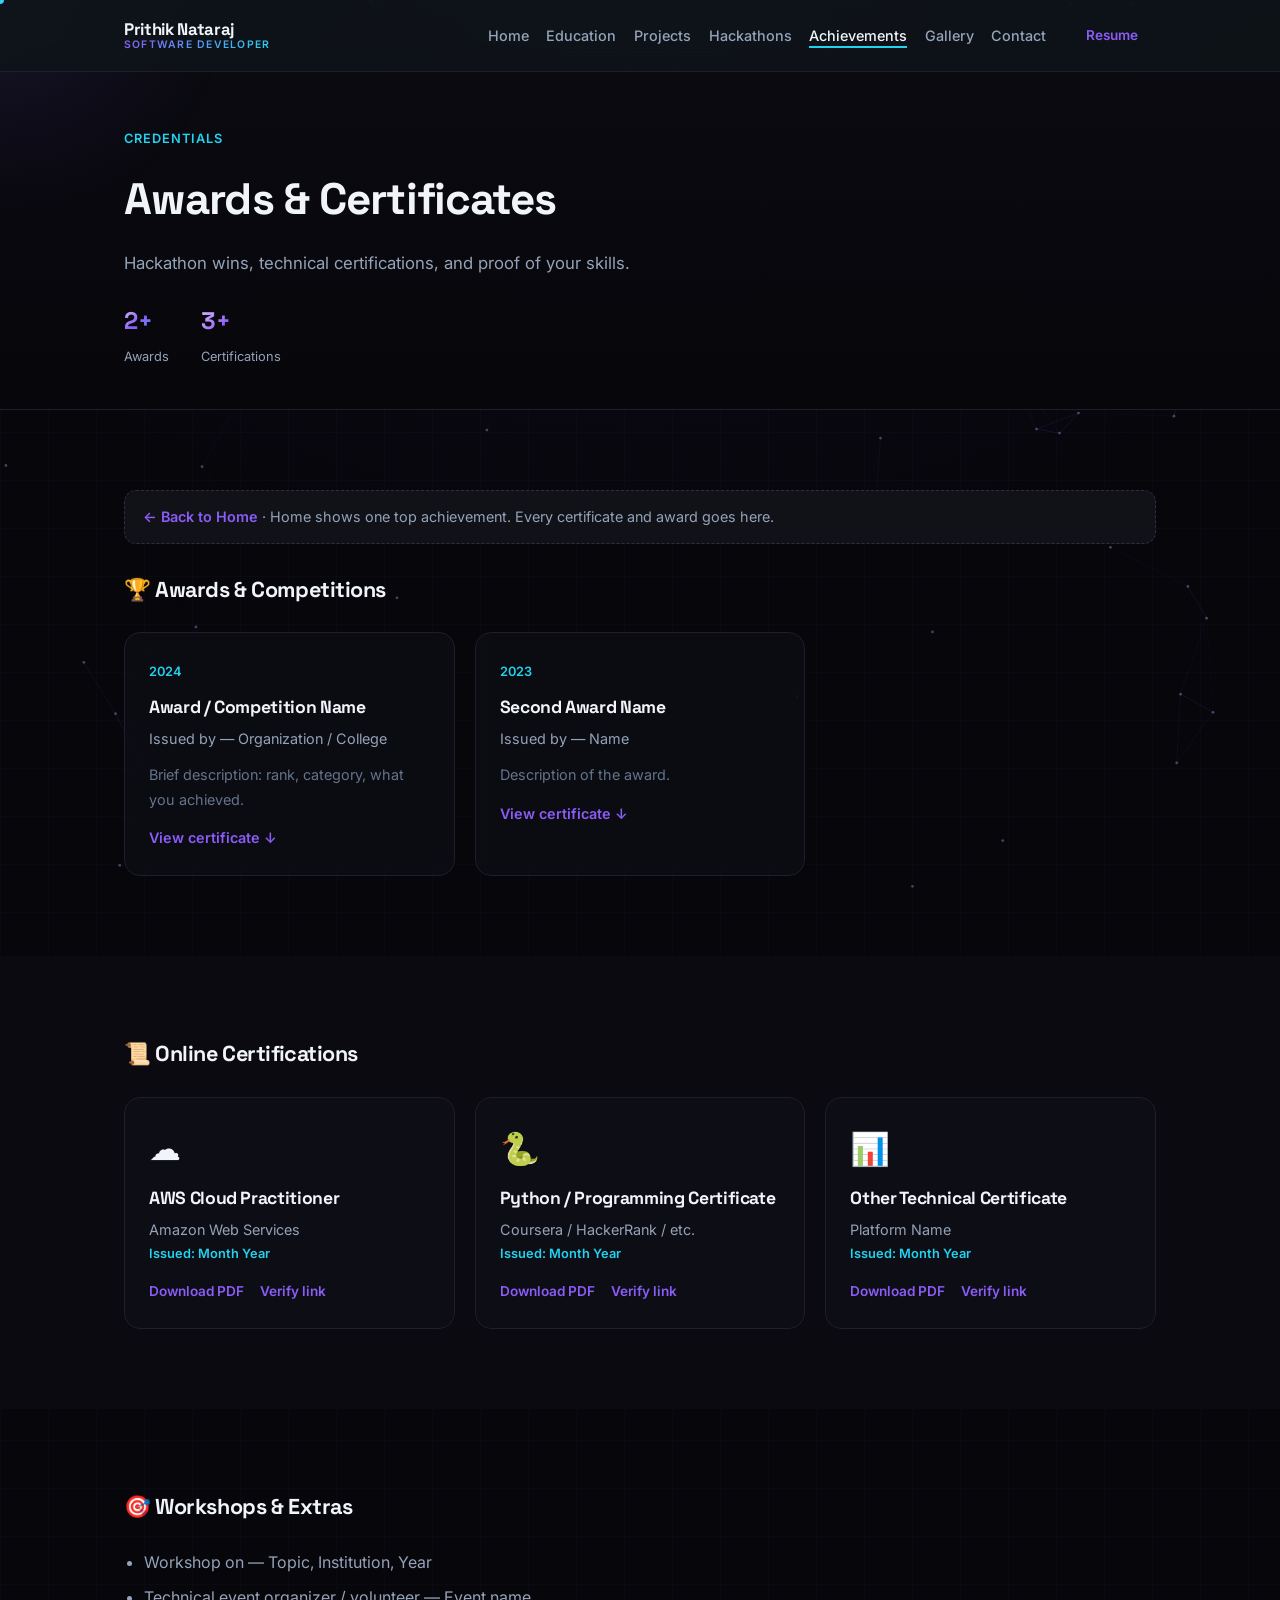
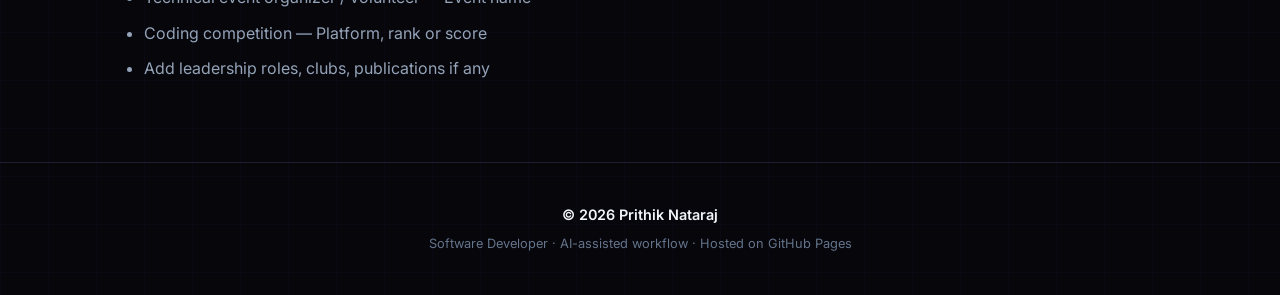
==== commit d9dd50d0: "Add AI-themed animated background, glass cards, and page transitions Layers a sitewide neural-networ" ====
--- a/achievements.html
+++ b/achievements.html
@@ -20,6 +20,10 @@
         <p class="eyebrow">Credentials</p>
         <h1 class="page-hero__title">Awards &amp; Certificates</h1>
         <p class="page-hero__subtitle">Hackathon wins, technical certifications, and proof of your skills.</p>
+        <ul class="page-hero__stats" aria-label="Achievement highlights">
+          <li><span class="page-hero__stat-value" data-count="2" data-suffix="+">0+</span><span class="page-hero__stat-label">Awards</span></li>
+          <li><span class="page-hero__stat-value" data-count="3" data-suffix="+">0+</span><span class="page-hero__stat-label">Certifications</span></li>
+        </ul>
       </div>
     </section>
 
@@ -103,6 +107,7 @@
   <div id="site-footer"></div>
 
   <script src="js/layout.js"></script>
+  <script src="js/network-bg.js"></script>
   <script src="js/effects.js"></script>
   <script src="js/main.js"></script>
 </body>
--- a/css/style.css
+++ b/css/style.css
@@ -302,7 +302,11 @@
 .nav__toggle {
   display: none;
   flex-direction: column;
+  align-items: center;
+  justify-content: center;
   gap: 5px;
+  min-width: 44px;
+  min-height: 44px;
   background: none;
   border: none;
   cursor: pointer;
@@ -549,6 +553,8 @@
 }
 
 .hero__photo img {
+  position: relative;
+  z-index: 1;
   width: 100%;
   max-width: 280px;
   margin: 0 auto;
@@ -1303,16 +1309,22 @@
     top: var(--header-height);
     left: 0;
     right: 0;
+    height: calc(100vh - var(--header-height));
     flex-direction: column;
     align-items: stretch;
     gap: 0;
     background: var(--color-bg-elevated);
     border-bottom: 1px solid var(--color-border);
     padding: 1rem var(--spacing);
+    overflow-y: auto;
     transform: translateY(-120%);
     opacity: 0;
     pointer-events: none;
     transition: transform var(--transition), opacity var(--transition);
+  }
+
+  body.nav-open {
+    overflow: hidden;
   }
 
   .nav__links--open {
@@ -2549,6 +2561,190 @@
   }
 }
 
+/* ============================================
+   Sitewide neural-network background
+   ============================================ */
+
+.network-bg {
+  position: fixed;
+  inset: 0;
+  width: 100%;
+  height: 100%;
+  z-index: -1;
+  pointer-events: none;
+}
+
+/* ============================================
+   Glassmorphism cards + animated gradient border
+   ============================================ */
+
+@keyframes borderFlow {
+  0%, 100% { background-position: 0% 50%; }
+  50% { background-position: 100% 50%; }
+}
+
+.preview-card,
+.hub-card,
+.edu-card,
+.hackathon-card,
+.project-card,
+.award-card,
+.cert-card,
+.contact__card,
+.snapshot-card {
+  position: relative;
+  overflow: hidden;
+  background: rgba(17, 17, 24, 0.55);
+  backdrop-filter: blur(14px) saturate(140%);
+  -webkit-backdrop-filter: blur(14px) saturate(140%);
+}
+
+.preview-card::before,
+.hub-card::before,
+.edu-card::before,
+.hackathon-card::before,
+.project-card::before,
+.award-card::before,
+.cert-card::before,
+.contact__card::before,
+.snapshot-card::before {
+  content: "";
+  position: absolute;
+  inset: 0;
+  padding: 1px;
+  border-radius: inherit;
+  background: linear-gradient(120deg, var(--color-primary), var(--color-accent), var(--color-ai), var(--color-primary));
+  background-size: 300% 300%;
+  -webkit-mask: linear-gradient(#000 0 0) content-box, linear-gradient(#000 0 0);
+  -webkit-mask-composite: xor;
+  mask-composite: exclude;
+  opacity: 0;
+  transition: opacity var(--transition);
+  animation: borderFlow 4s ease infinite;
+  pointer-events: none;
+}
+
+.preview-card:hover::before,
+.hub-card:hover::before,
+.edu-card:hover::before,
+.hackathon-card:hover::before,
+.project-card:hover::before,
+.award-card:hover::before,
+.cert-card:hover::before,
+.contact__card:hover::before,
+.snapshot-card:hover::before {
+  opacity: 1;
+}
+
+.preview-card::after,
+.hub-card::after,
+.edu-card::after,
+.hackathon-card::after,
+.project-card::after,
+.award-card::after,
+.cert-card::after,
+.contact__card::after,
+.snapshot-card::after {
+  content: "";
+  position: absolute;
+  top: 0;
+  left: -60%;
+  width: 40%;
+  height: 100%;
+  background: linear-gradient(115deg, transparent, rgba(255, 255, 255, 0.07), transparent);
+  transform: skewX(-20deg);
+  transition: transform 0.8s ease;
+  pointer-events: none;
+}
+
+.preview-card:hover::after,
+.hub-card:hover::after,
+.edu-card:hover::after,
+.hackathon-card:hover::after,
+.project-card:hover::after,
+.award-card:hover::after,
+.cert-card:hover::after,
+.contact__card:hover::after,
+.snapshot-card:hover::after {
+  transform: translateX(400%) skewX(-20deg);
+}
+
+/* ============================================
+   Hero photo — animated gradient halo ring
+   ============================================ */
+
+.hero__photo {
+  position: relative;
+}
+
+.hero__photo::before {
+  content: "";
+  position: absolute;
+  inset: -6px;
+  border-radius: calc(var(--radius-lg) + 6px);
+  padding: 3px;
+  background: linear-gradient(120deg, var(--color-primary), var(--color-accent), var(--color-ai), var(--color-primary));
+  background-size: 300% 300%;
+  -webkit-mask: linear-gradient(#000 0 0) content-box, linear-gradient(#000 0 0);
+  -webkit-mask-composite: xor;
+  mask-composite: exclude;
+  animation: borderFlow 5s ease infinite;
+  pointer-events: none;
+}
+
+/* ============================================
+   Achievement / win badge glow
+   ============================================ */
+
+.hackathon-card__result--win {
+  animation: winPulse 2.4s ease-in-out infinite;
+}
+
+@keyframes winPulse {
+  0%, 100% { box-shadow: 0 0 0 rgba(34, 197, 94, 0); }
+  50% { box-shadow: 0 0 14px rgba(34, 197, 94, 0.55); }
+}
+
+/* ============================================
+   Page hero stat chips (secondary pages)
+   ============================================ */
+
+.page-hero__stats {
+  display: flex;
+  flex-wrap: wrap;
+  gap: 2rem;
+  margin-top: 1.5rem;
+  list-style: none;
+}
+
+.page-hero__stat-value {
+  display: block;
+  font-family: var(--font-display);
+  font-size: 1.5rem;
+  font-weight: 700;
+  background: var(--gradient-text);
+  -webkit-background-clip: text;
+  -webkit-text-fill-color: transparent;
+  background-clip: text;
+}
+
+.page-hero__stat-label {
+  font-size: 0.8rem;
+  color: var(--color-text-muted);
+}
+
+/* ============================================
+   Page-exit transition
+   ============================================ */
+
+body {
+  transition: opacity 0.25s ease;
+}
+
+body.page-exit {
+  opacity: 0;
+}
+
 @media (prefers-reduced-motion: reduce) {
   .marquee__track {
     animation: none;
@@ -2559,8 +2755,27 @@
 
   .cursor-spotlight,
   .cursor-dot,
-  .particle-canvas {
+  .particle-canvas,
+  .network-bg {
     display: none !important;
+  }
+
+  .preview-card::before,
+  .hub-card::before,
+  .edu-card::before,
+  .hackathon-card::before,
+  .project-card::before,
+  .award-card::before,
+  .cert-card::before,
+  .contact__card::before,
+  .snapshot-card::before,
+  .hero__photo::before,
+  .hackathon-card__result--win {
+    animation: none;
+  }
+
+  body {
+    transition: none;
   }
 
   .hero__name--split .hero__letter {
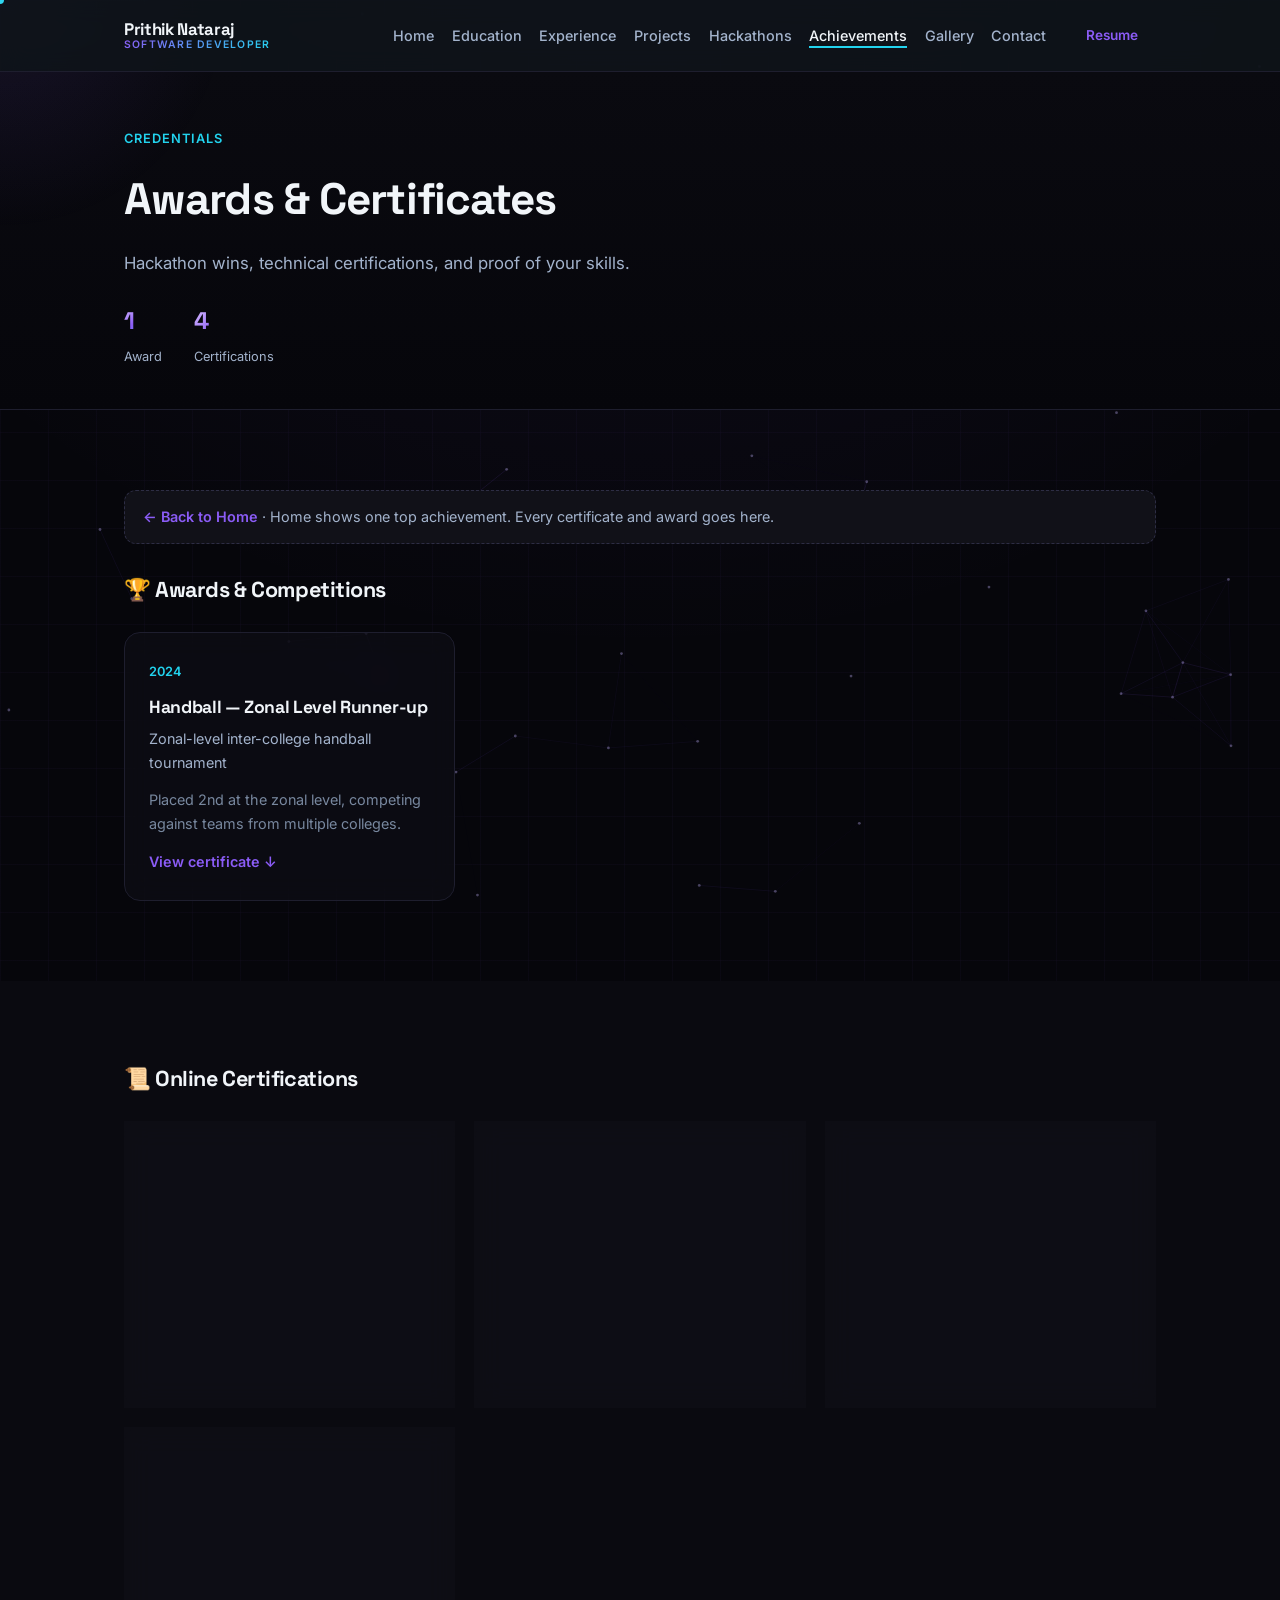
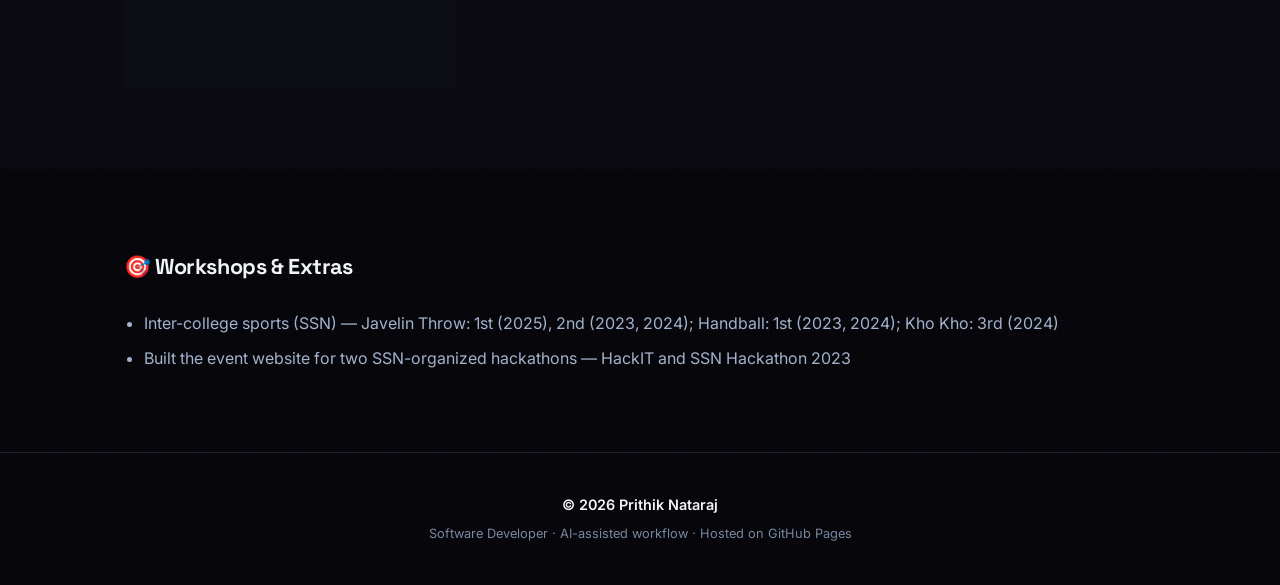
==== commit b57197ff: "Add work experience page, real certifications, and sports awards Adds a new Experience page covering" ====
--- a/achievements.html
+++ b/achievements.html
@@ -21,8 +21,8 @@
         <h1 class="page-hero__title">Awards &amp; Certificates</h1>
         <p class="page-hero__subtitle">Hackathon wins, technical certifications, and proof of your skills.</p>
         <ul class="page-hero__stats" aria-label="Achievement highlights">
-          <li><span class="page-hero__stat-value" data-count="2" data-suffix="+">0+</span><span class="page-hero__stat-label">Awards</span></li>
-          <li><span class="page-hero__stat-value" data-count="3" data-suffix="+">0+</span><span class="page-hero__stat-label">Certifications</span></li>
+          <li><span class="page-hero__stat-value" data-count="1" data-suffix="">0</span><span class="page-hero__stat-label">Award</span></li>
+          <li><span class="page-hero__stat-value" data-count="4" data-suffix="">0</span><span class="page-hero__stat-label">Certifications</span></li>
         </ul>
       </div>
     </section>
@@ -36,17 +36,10 @@
         <div class="award-grid">
           <article class="award-card reveal">
             <time datetime="2024">2024</time>
-            <h3 class="award-card__title">Award / Competition Name</h3>
-            <p class="award-card__org">Issued by — Organization / College</p>
-            <p class="award-card__desc">Brief description: rank, category, what you achieved.</p>
-            <a href="assets/certificates/award_1.pdf" class="award-card__link" download>View certificate ↓</a>
-          </article>
-          <article class="award-card reveal reveal--delay">
-            <time datetime="2023">2023</time>
-            <h3 class="award-card__title">Second Award Name</h3>
-            <p class="award-card__org">Issued by — Name</p>
-            <p class="award-card__desc">Description of the award.</p>
-            <a href="assets/certificates/award_2.pdf" class="award-card__link" download>View certificate ↓</a>
+            <h3 class="award-card__title">Handball — Zonal Level Runner-up</h3>
+            <p class="award-card__org">Zonal-level inter-college handball tournament</p>
+            <p class="award-card__desc">Placed 2nd at the zonal level, competing against teams from multiple colleges.</p>
+            <a href="assets/certificates/handball_zonal.pdf" class="award-card__link" download>View certificate ↓</a>
           </article>
         </div>
       </div>
@@ -58,35 +51,44 @@
         <div class="cert-grid">
           <article class="cert-card reveal">
             <div class="cert-card__icon" aria-hidden="true">☁️</div>
-            <h3 class="cert-card__title">AWS Cloud Practitioner</h3>
-            <p class="cert-card__issuer">Amazon Web Services</p>
-            <p class="cert-card__date">Issued: Month Year</p>
+            <h3 class="cert-card__title">Ultimate AWS Certified Developer Associate 2025 (DVA-C02)</h3>
+            <p class="cert-card__issuer">Udemy — Stephane Maarek</p>
+            <p class="cert-card__date">Issued: April 2025 · 32.5 hours</p>
             <div class="cert-card__actions">
-              <a href="assets/certificates/aws_cert.pdf" download>Download PDF</a>
-              <a href="#" target="_blank" rel="noopener noreferrer">Verify link</a>
+              <a href="assets/certificates/aws_certified_developer_associate.pdf" download>Download PDF</a>
+              <a href="https://ude.my/UC-d6100fdd-b0cb-40cf-b815-050dbe54870b" target="_blank" rel="noopener noreferrer">Verify link</a>
             </div>
           </article>
           <article class="cert-card reveal reveal--delay">
-            <div class="cert-card__icon" aria-hidden="true">🐍</div>
-            <h3 class="cert-card__title">Python / Programming Certificate</h3>
-            <p class="cert-card__issuer">Coursera / HackerRank / etc.</p>
-            <p class="cert-card__date">Issued: Month Year</p>
+            <div class="cert-card__icon" aria-hidden="true">🦊</div>
+            <h3 class="cert-card__title">GitLab CI/CD: Pipelines, CI/CD and DevOps for Beginners</h3>
+            <p class="cert-card__issuer">Udemy — Valentin Despa</p>
+            <p class="cert-card__date">Issued: February 2025 · 8 hours</p>
             <div class="cert-card__actions">
-              <a href="assets/certificates/python_cert.pdf" download>Download PDF</a>
-              <a href="#" target="_blank" rel="noopener noreferrer">Verify link</a>
+              <a href="assets/certificates/gitlab_cicd_certificate.pdf" download>Download PDF</a>
+              <a href="https://ude.my/UC-cd0e56c6-b63d-48a3-9702-ce0f70e48ab3" target="_blank" rel="noopener noreferrer">Verify link</a>
             </div>
           </article>
           <article class="cert-card reveal reveal--delay-2">
-            <div class="cert-card__icon" aria-hidden="true">📊</div>
-            <h3 class="cert-card__title">Other Technical Certificate</h3>
-            <p class="cert-card__issuer">Platform Name</p>
-            <p class="cert-card__date">Issued: Month Year</p>
+            <div class="cert-card__icon" aria-hidden="true">🏗️</div>
+            <h3 class="cert-card__title">Terraform for the Absolute Beginners with Labs</h3>
+            <p class="cert-card__issuer">Udemy — Mumshad Mannambeth, KodeKloud Training, Vijin Palazhi</p>
+            <p class="cert-card__date">Issued: February 2025 · 4.5 hours</p>
             <div class="cert-card__actions">
-              <a href="assets/certificates/data_cert.pdf" download>Download PDF</a>
-              <a href="#" target="_blank" rel="noopener noreferrer">Verify link</a>
+              <a href="assets/certificates/terraform_certificate.pdf" download>Download PDF</a>
+              <a href="https://ude.my/UC-a1cf071f-8d4d-4946-a74f-c67c81be3735" target="_blank" rel="noopener noreferrer">Verify link</a>
             </div>
           </article>
-          <!-- Duplicate cert-card for each certificate -->
+          <article class="cert-card reveal">
+            <div class="cert-card__icon" aria-hidden="true">🗣️</div>
+            <h3 class="cert-card__title">Communication Skills for the Global Workplace</h3>
+            <p class="cert-card__issuer">Udemy — Jamie Dixon</p>
+            <p class="cert-card__date">Issued: June 2025 · 6 hours</p>
+            <div class="cert-card__actions">
+              <a href="assets/certificates/communication_skills_certificate.jpg" download>Download Certificate</a>
+              <a href="https://ude.my/UC-752dc7f0-9ad6-4aa0-854d-bb38bacfd334" target="_blank" rel="noopener noreferrer">Verify link</a>
+            </div>
+          </article>
         </div>
       </div>
     </section>
@@ -95,10 +97,8 @@
       <div class="container">
         <h2 class="subsection-title reveal">🎯 Workshops &amp; Extras</h2>
         <ul class="extras-list reveal">
-          <li>Workshop on — Topic, Institution, Year</li>
-          <li>Technical event organizer / volunteer — Event name</li>
-          <li>Coding competition — Platform, rank or score</li>
-          <li>Add leadership roles, clubs, publications if any</li>
+          <li>Inter-college sports (SSN) — Javelin Throw: 1st (2025), 2nd (2023, 2024); Handball: 1st (2023, 2024); Kho Kho: 3rd (2024)</li>
+          <li>Built the event website for two SSN-organized hackathons — HackIT and SSN Hackathon 2023</li>
         </ul>
       </div>
     </section>
--- a/css/style.css
+++ b/css/style.css
@@ -10,12 +10,13 @@
   --color-bg-card: #111118;
   --color-bg-alt: #0a0a10;
   --color-text: #f1f5f9;
-  --color-text-muted: #94a3b8;
-  --color-text-subtle: #64748b;
+  --color-text-muted: #a3b3cc;
+  --color-text-subtle: #78889f;
   --color-primary: #8b5cf6;
   --color-primary-hover: #a78bfa;
   --color-accent: #22d3ee;
   --color-ai: #c084fc;
+  --color-warm: #fbbf24;
   --color-glow: rgba(139, 92, 246, 0.45);
   --color-border: #1e1e2e;
   --color-border-light: #2d2d44;
@@ -877,6 +878,20 @@
   border-color: var(--color-primary);
   transform: translateY(-2px) scale(1.04);
   box-shadow: 0 4px 12px rgba(139, 92, 246, 0.2);
+}
+
+.skill-tag:nth-child(3n+2):hover,
+.skill-tag:nth-child(3n+2):focus {
+  background: rgba(34, 211, 238, 0.15);
+  border-color: var(--color-accent);
+  box-shadow: 0 4px 12px rgba(34, 211, 238, 0.2);
+}
+
+.skill-tag:nth-child(3n):hover,
+.skill-tag:nth-child(3n):focus {
+  background: rgba(251, 191, 36, 0.15);
+  border-color: var(--color-warm);
+  box-shadow: 0 4px 12px rgba(251, 191, 36, 0.2);
 }
 
 /* ============================================
@@ -1723,9 +1738,19 @@
 .project-card__tags li {
   font-size: 0.75rem;
   padding: 0.2rem 0.55rem;
-  background: var(--color-bg-alt);
+  background: rgba(139, 92, 246, 0.1);
   border-radius: 4px;
-  color: var(--color-text-subtle);
+  color: #c4b5fd;
+}
+
+.project-card__tags li:nth-child(3n+2) {
+  background: rgba(34, 211, 238, 0.1);
+  color: #67e8f9;
+}
+
+.project-card__tags li:nth-child(3n) {
+  background: rgba(251, 191, 36, 0.1);
+  color: #fde68a;
 }
 
 .project-card__links {
@@ -2511,6 +2536,14 @@
   border-color: var(--color-primary);
   color: var(--color-text);
   transform: scale(1.05);
+}
+
+.marquee__track span:nth-child(3n+2):hover {
+  border-color: var(--color-accent);
+}
+
+.marquee__track span:nth-child(3n):hover {
+  border-color: var(--color-warm);
 }
 
 .marquee__tag--ai {
